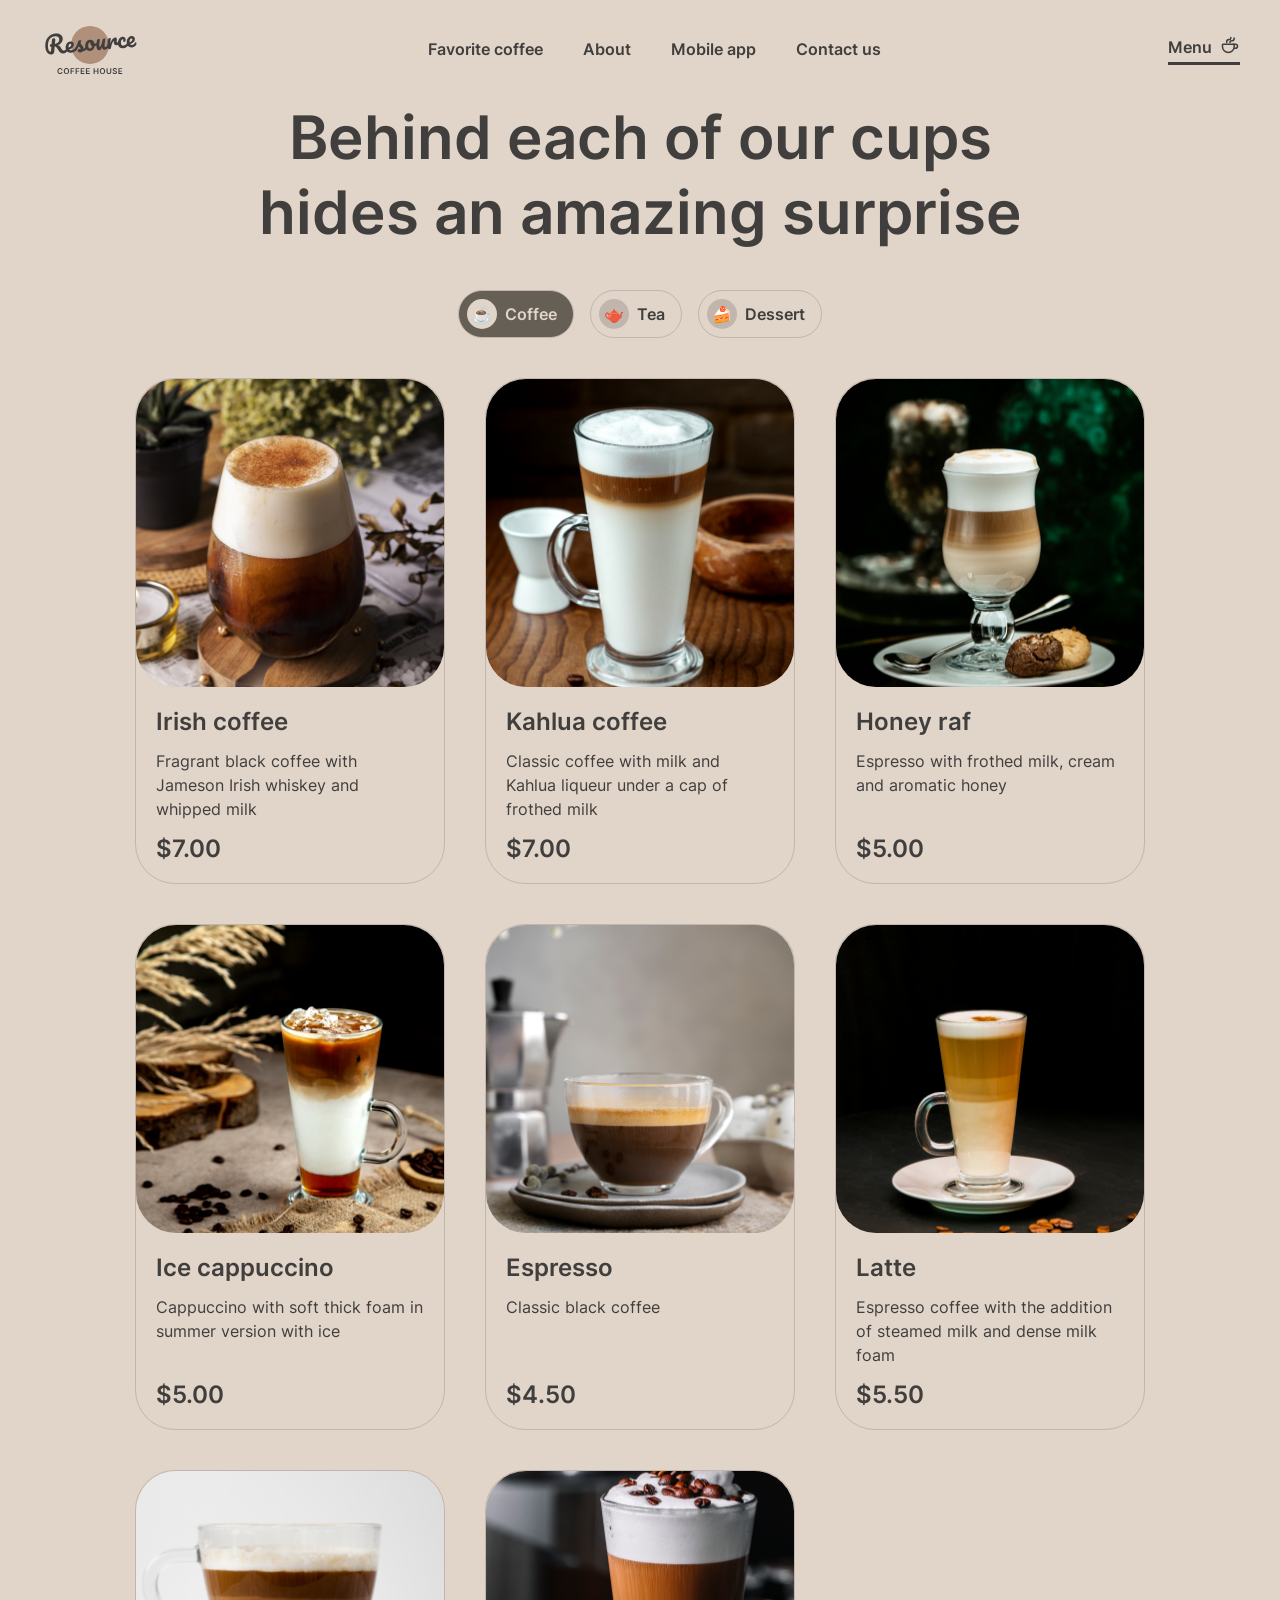
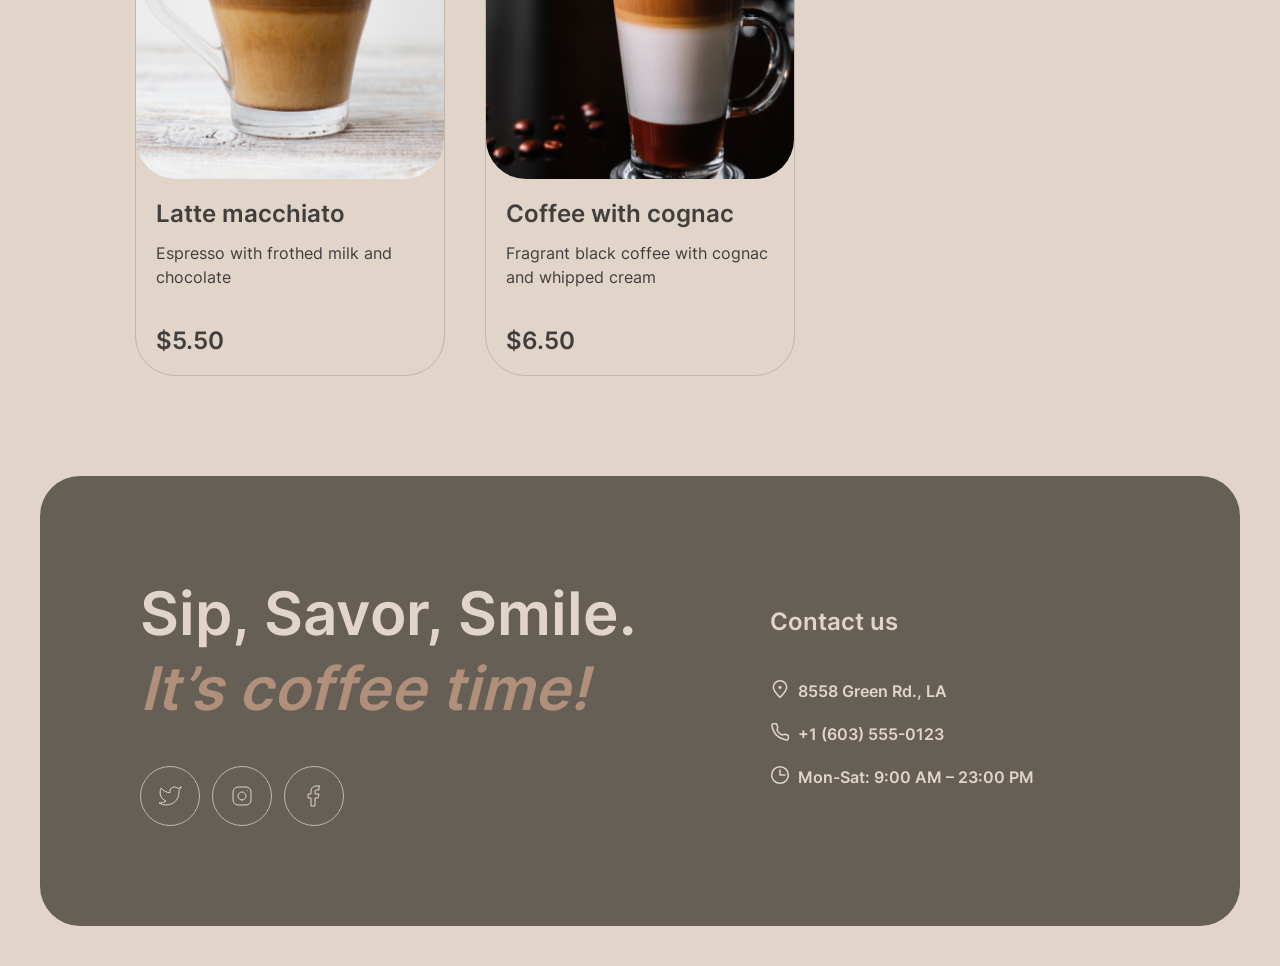
==== menu/index.html @ f3959be5 "feat: add functionality to change theme" ====
<!doctype html>
<html lang="en">
  <head>
    <meta charset="UTF-8" />
    <meta http-equiv="X-UA-Compatible" content="IE=edge" />
    <meta name="viewport" content="width=device-width, initial-scale=1.0" />
    <link rel="icon" type="image/x-icon" href="../assets/icons/favicon.ico" />
    <link rel="stylesheet" href="../style.css" />
    <script src="../index.js" defer></script>
    <title>
      Resource COFFEE HOUSE - CoEnjoy premium coffee at our charming cafe
    </title>
  </head>
  <body>
    <div class="container">
      <header class="header">
        <div class="logo">
          <a href="../index.html"
            ><img src="../assets/img/logo__coffee_house.svg" alt="logo"
          /></a>
        </div>
        <nav class="header__nav-wrapper">
          <ul class="header__nav">
            <li><a href="../index.html#favorite-coffee">Favorite coffee</a></li>
            <li><a href="../index.html#about">About</a></li>
            <li><a href="../index.html#app">Mobile app</a></li>
            <li><a href="../index.html#contacts">Contact us</a></li>
          </ul>
        </nav>

        <nav>
          <a href="#" class="toggle-btn">
            <span class="bar"></span>
            <span class="bar"></span>
          </a>
          <ul>
            <li id="menuPage" class="header__menu active">
              <a href="../index.html">
                <p>Menu</p>
                <svg
                  width="20"
                  height="20"
                  viewBox="0 0 20 20"
                  fill="none"
                  xmlns="http://www.w3.org/2000/svg"
                >
                  <path
                    d="M14.167 9.76667V11.6667C14.167 14.8883 11.5553 17.5 8.33366 17.5C5.112 17.5 2.50033 14.8883 2.50033 11.6667V9.76667C2.50033 9.4353 2.76896 9.16667 3.10033 9.16667H13.567C13.8984 9.16667 14.167 9.4353 14.167 9.76667Z"
                    stroke="#403F3D"
                    stroke-width="1.5"
                    stroke-linecap="round"
                    stroke-linejoin="round"
                  />
                  <path
                    d="M10.0003 7.50008C10.0003 6.66675 10.5956 5.83341 11.786 5.83341V5.83341C13.101 5.83341 14.167 4.76743 14.167 3.45246V2.91675"
                    stroke="#403F3D"
                    stroke-width="1.5"
                    stroke-linecap="round"
                    stroke-linejoin="round"
                  />
                  <path
                    d="M6.66634 7.5V7.08333C6.66634 5.70262 7.78563 4.58333 9.16634 4.58333V4.58333C10.0868 4.58333 10.833 3.83714 10.833 2.91667V2.5"
                    stroke="#403F3D"
                    stroke-width="1.5"
                    stroke-linecap="round"
                    stroke-linejoin="round"
                  />
                  <path
                    d="M13.333 9.16675H15.4163C16.5669 9.16675 17.4997 10.0995 17.4997 11.2501C17.4997 12.4007 16.5669 13.3334 15.4163 13.3334H14.1663"
                    stroke="#403F3D"
                    stroke-width="1.5"
                    stroke-linecap="round"
                    stroke-linejoin="round"
                  />
                </svg>
              </a>
            </li>
          </ul>
        </nav>
        <nav class="burger__container">
          <div class="burger__menu">
            <ul class="burger__menu_main">
              <li>
                <a href="../index.html#favorite-coffee">Favorite coffee</a>
              </li>
              <li><a href="../index.html#about">About</a></li>
              <li><a href="../index.html#app">Mobile app</a></li>
              <li><a href="../index.html#contacts">Contact us</a></li>
            </ul>
            <ul>
              <li class="header__menu-burger">
                <a class="header__menu-link" href="#">
                  <p>Menu</p>
                  <svg
                    width="20"
                    height="20"
                    viewBox="0 0 20 20"
                    fill="none"
                    xmlns="http://www.w3.org/2000/svg"
                  >
                    <path
                      d="M14.167 9.76667V11.6667C14.167 14.8883 11.5553 17.5 8.33366 17.5C5.112 17.5 2.50033 14.8883 2.50033 11.6667V9.76667C2.50033 9.4353 2.76896 9.16667 3.10033 9.16667H13.567C13.8984 9.16667 14.167 9.4353 14.167 9.76667Z"
                      stroke="#403F3D"
                      stroke-width="1.5"
                      stroke-linecap="round"
                      stroke-linejoin="round"
                    />
                    <path
                      d="M10.0003 7.50008C10.0003 6.66675 10.5956 5.83341 11.786 5.83341V5.83341C13.101 5.83341 14.167 4.76743 14.167 3.45246V2.91675"
                      stroke="#403F3D"
                      stroke-width="1.5"
                      stroke-linecap="round"
                      stroke-linejoin="round"
                    />
                    <path
                      d="M6.66634 7.5V7.08333C6.66634 5.70262 7.78563 4.58333 9.16634 4.58333V4.58333C10.0868 4.58333 10.833 3.83714 10.833 2.91667V2.5"
                      stroke="#403F3D"
                      stroke-width="1.5"
                      stroke-linecap="round"
                      stroke-linejoin="round"
                    />
                    <path
                      d="M13.333 9.16675H15.4163C16.5669 9.16675 17.4997 10.0995 17.4997 11.2501C17.4997 12.4007 16.5669 13.3334 15.4163 13.3334H14.1663"
                      stroke="#403F3D"
                      stroke-width="1.5"
                      stroke-linecap="round"
                      stroke-linejoin="round"
                    />
                  </svg>
                </a>
              </li>
            </ul>
          </div>
        </nav>
      </header>
      <main>
        <section class="offer">
          <h1 class="menu__title">
            Behind each of our cups hides an amazing surprise
          </h1>
          <div class="offer__tabs">
            <div data-category="coffee" class="offer__tab active">
              <span class="offer__tab__img">☕</span>
              <p class="offer__tab__name">Coffee</p>
            </div>

            <div data-category="tea" class="offer__tab">
              <span class="offer__tab__img">🫖</span>
              <p class="offer__tab__name">Tea</p>
            </div>

            <div data-category="dessert" class="offer__tab">
              <span class="offer__tab__img">🍰</span>
              <p class="offer__tab__name">Dessert</p>
            </div>
          </div>
          <div class="offer__wrapper">
            <div class="offer__card">
              <div class="offer__card__iw">
                <img src="../assets/img/coffee-1.png" alt="" />
              </div>
              <div class="offer__card__description">
                <h3 class="offer__card__title">Irish coffee</h3>
                <p class="offer_card__text">
                  Fragrant black coffee with Jameson Irish whiskey and whipped
                  milk
                </p>
                <p class="offer__card__price">$7.00</p>
              </div>
            </div>
            <div class="offer__card">
              <div class="offer__card__iw">
                <img class="" src="../assets/img/coffee-2.png" alt="" />
              </div>
              <div class="offer__card__description">
                <h3 class="offer__card__title">Kahlua coffee</h3>
                <p class="offer_card__text">
                  Classic coffee with milk and Kahlua liqueur under a cap of
                  frothed milk
                </p>
                <p class="offer__card__price">$7.00</p>
              </div>
            </div>
            <div class="offer__card">
              <div class="offer__card__iw">
                <img src="../assets/img/coffee-3.png" alt="" />
              </div>
              <div class="offer__card__description">
                <h3 class="offer__card__title">Honey raf</h3>
                <p class="offer_card__text">
                  Espresso with frothed milk, cream and aromatic honey
                </p>
                <p class="offer__card__price">$5.00</p>
              </div>
            </div>
            <div class="offer__card">
              <div class="offer__card__iw">
                <img src="../assets/img/coffee-4.png" alt="" />
              </div>
              <div class="offer__card__description">
                <h3 class="offer__card__title">Ice cappuccino</h3>
                <p class="offer_card__text">
                  Cappuccino with soft thick foam in summer version with ice
                </p>
                <p class="offer__card__price">$5.00</p>
              </div>
            </div>
            <div class="offer__card">
              <div class="offer__card__iw">
                <img src="../assets/img/coffee-5.png" alt="" />
              </div>
              <div class="offer__card__description">
                <h3 class="offer__card__title">Espresso</h3>
                <p class="offer_card__text">Classic black coffee</p>
                <p class="offer__card__price">$4.50</p>
              </div>
            </div>
            <div class="offer__card">
              <div class="offer__card__iw">
                <img src="../assets/img/coffee-6.png" alt="" />
              </div>
              <div class="offer__card__description">
                <h3 class="offer__card__title">Latte</h3>
                <p class="offer_card__text">
                  Espresso coffee with the addition of steamed milk and dense
                  milk foam
                </p>
                <p class="offer__card__price">$5.50</p>
              </div>
            </div>
            <div class="offer__card">
              <div class="offer__card__iw">
                <img src="../assets/img/coffee-7.png" alt="" />
              </div>
              <div class="offer__card__description">
                <h3 class="offer__card__title">Latte macchiato</h3>
                <p class="offer_card__text">
                  Espresso with frothed milk and chocolate
                </p>
                <p class="offer__card__price">$5.50</p>
              </div>
            </div>
            <div class="offer__card">
              <div class="offer__card__iw">
                <img src="../assets/img/coffee-8.png" alt="" />
              </div>
              <div class="offer__card__description">
                <h3 class="offer__card__title">Coffee with cognac</h3>
                <p class="offer_card__text">
                  Fragrant black coffee with cognac and whipped cream
                </p>
                <p class="offer__card__price">$6.50</p>
              </div>
            </div>
            <button class="refresh__btn">
              <svg
                width="24"
                height="24"
                viewBox="0 0 24 24"
                fill="none"
                xmlns="http://www.w3.org/2000/svg"
              >
                <g id="refresh">
                  <path
                    id="Ellipse"
                    d="M21.8883 13.5C21.1645 18.3113 17.013 22 12 22C6.47715 22 2 17.5228 2 12C2 6.47715 6.47715 2 12 2C16.1006 2 19.6248 4.46819 21.1679 8"
                    stroke="#403F3D"
                    stroke-linecap="round"
                    stroke-linejoin="round"
                  />
                  <path
                    id="Ellipse_2"
                    d="M17 8H21.4C21.7314 8 22 7.73137 22 7.4V3"
                    stroke="#403F3D"
                    stroke-linecap="round"
                    stroke-linejoin="round"
                  />
                </g>
              </svg>
            </button>
          </div>
          <div class="modal-bg">
            <div class="modal">
              <div class="cart__modal">
                <div class="modal__left-col">
                  <img
                    class="modal__img"
                    src="../assets/img/coffee-1.png"
                    alt=""
                  />
                </div>
                <div class="modal__right-col">
                  <h3 class="modal__title">Irish coffee</h3>
                  <p class="modal__description">
                    Fragrant black coffee with Jameson Irish whiskey and whipped
                    milk
                  </p>
                  <div class="options__container">
                    <p>Size</p>
                    <div class="options options-size">
                      <div class="options__tab active">
                        <span class="options__tab-circle">S</span>
                        <p class="options__tab-opt">200 ml</p>
                      </div>
                      <div class="options__tab">
                        <span class="options__tab-circle">S</span>
                        <p class="options__tab-opt">200 ml</p>
                      </div>
                      <div class="options__tab">
                        <span class="options__tab-circle">S</span>
                        <p class="options__tab-opt">200 ml</p>
                      </div>
                    </div>
                    <p>Additives</p>
                    <div class="options">
                      <div class="options__tab">
                        <span class="options__tab-circle">1</span>
                        <p class="options__tab-opt">Sugar</p>
                      </div>
                      <div class="options__tab">
                        <span class="options__tab-circle">2</span>
                        <p class="options__tab-opt">Sugar</p>
                      </div>
                      <div class="options__tab">
                        <span class="options__tab-circle">3</span>
                        <p class="options__tab-opt">Sugar</p>
                      </div>
                    </div>
                    <div class="total">
                      <span>Total:</span> <span>$7.00</span>
                    </div>
                    <p class="cost-desc">
                      <span class="cost-desc-icon"></span>
                      The cost is not final. Download our mobile app to see the
                      final price and place your order. Earn loyalty points and
                      enjoy your favorite coffee with up to 20% discount.
                    </p>
                    <button class="cart__btn">close</button>
                  </div>
                </div>
              </div>
            </div>
          </div>
          <!-- modal end -->
        </section>
      </main>
      <footer id="constacts">
        <div class="footer__wrapper">
          <div class="footer__description">
            <h2 class="footer__description-title">
              Sip, Savor, Smile.
              <span class="text-accent">It’s coffee time!</span>
            </h2>
            <div class="socials">
              <a class="social__icon" href="https://www.twitter.com">
                <svg
                  xmlns="http://www.w3.org/2000/svg"
                  width="24"
                  height="24"
                  viewBox="0 0 24 24"
                  fill="none"
                >
                  <path
                    class="social__icon-svg"
                    d="M23 3.01006C23 3.01006 20.9821 4.20217 19.86 4.54006C19.2577 3.84757 18.4573 3.35675 17.567 3.13398C16.6767 2.91122 15.7395 2.96725 14.8821 3.29451C14.0247 3.62177 13.2884 4.20446 12.773 4.96377C12.2575 5.72309 11.9877 6.62239 12 7.54006V8.54006C10.2426 8.58562 8.50127 8.19587 6.93101 7.4055C5.36074 6.61513 4.01032 5.44869 3 4.01006C3 4.01006 -1 13.0101 8 17.0101C5.94053 18.408 3.48716 19.109 1 19.0101C10 24.0101 21 19.0101 21 7.51006C20.9991 7.23151 20.9723 6.95365 20.92 6.68006C21.9406 5.67355 23 3.01006 23 3.01006Z"
                    stroke="#E1D4C9"
                    stroke-linecap="round"
                    stroke-linejoin="round"
                  />
                </svg>
              </a>
              <a class="social__icon">
                <svg
                  xmlns="http://www.w3.org/2000/svg"
                  width="24"
                  height="24"
                  viewBox="0 0 24 24"
                  fill="none"
                >
                  <path
                    class="social__icon-svg"
                    d="M12 16C14.2091 16 16 14.2091 16 12C16 9.79086 14.2091 8 12 8C9.79086 8 8 9.79086 8 12C8 14.2091 9.79086 16 12 16Z"
                    stroke="#E1D4C9"
                    stroke-linecap="round"
                    stroke-linejoin="round"
                  />
                  <path
                    class="social__icon-svg"
                    d="M3 16V8C3 5.23858 5.23858 3 8 3H16C18.7614 3 21 5.23858 21 8V16C21 18.7614 18.7614 21 16 21H8C5.23858 21 3 18.7614 3 16Z"
                    stroke="#E1D4C9"
                  />
                  <path
                    class="social__icon-svg"
                    d="M17.5 6.51L17.51 6.49889"
                    stroke="#E1D4C9"
                    stroke-linecap="round"
                    stroke-linejoin="round"
                  />
                </svg>
              </a>
              <a href="https://www.facebook.com" class="social__icon">
                <svg
                  xmlns="http://www.w3.org/2000/svg"
                  width="24"
                  height="24"
                  viewBox="0 0 24 24"
                  fill="none"
                >
                  <path
                    class="social__icon-svg"
                    d="M17 2H14C12.6739 2 11.4021 2.52678 10.4645 3.46447C9.52678 4.40215 9 5.67392 9 7V10H6V14H9V22H13V14H16L17 10H13V7C13 6.73478 13.1054 6.48043 13.2929 6.29289C13.4804 6.10536 13.7348 6 14 6H17V2Z"
                    stroke="#E1D4C9"
                    stroke-linecap="round"
                    stroke-linejoin="round"
                  />
                </svg>
              </a>
            </div>
          </div>
          <div class="footer__contacts">
            <h3>Contact us</h3>
            <ul class="footer__contacts-list">
              <li class="footer__contacts-full">
                <a
                  target="_blank"
                  href="https://www.google.com/maps/place/Green+Ave,+Los+Angeles,+CA+90017,+USA/@34.0510876,-118.2740716,17z/data=!3m1!4b1!4m6!3m5!1s0x80c2c7a34c447f8b:0xe3b7208a65a0b1e2!8m2!3d34.0510876!4d-118.2714967!16s%2Fg%2F1tj1sbyf?entry=ttu"
                >
                  <svg
                    xmlns="http://www.w3.org/2000/svg"
                    width="20"
                    height="20"
                    viewBox="0 0 20 20"
                    fill="none"
                  >
                    <path
                      d="M16.6663 8.33329C16.6663 12.0152 9.99967 18.3333 9.99967 18.3333C9.99967 18.3333 3.33301 12.0152 3.33301 8.33329C3.33301 4.65139 6.31778 1.66663 9.99967 1.66663C13.6816 1.66663 16.6663 4.65139 16.6663 8.33329Z"
                      stroke="#E1D4C9"
                      stroke-width="1.5"
                    />
                    <path
                      d="M10.0003 9.16667C10.4606 9.16667 10.8337 8.79357 10.8337 8.33333C10.8337 7.8731 10.4606 7.5 10.0003 7.5C9.54009 7.5 9.16699 7.8731 9.16699 8.33333C9.16699 8.79357 9.54009 9.16667 10.0003 9.16667Z"
                      fill="#E1D4C9"
                      stroke="#E1D4C9"
                      stroke-width="1.5"
                      stroke-linecap="round"
                      stroke-linejoin="round"
                    />
                  </svg>
                  <p>8558 Green Rd., LA</p>
                </a>
              </li>
              <li class="footer__contacts-full">
                <a href="tel:+1603555-0123">
                  <svg
                    xmlns="http://www.w3.org/2000/svg"
                    width="20"
                    height="20"
                    viewBox="0 0 20 20"
                    fill="none"
                  >
                    <path
                      d="M15.0984 12.2516L11.6665 12.9166C9.34845 11.7531 7.91654 10.4166 7.08321 8.33329L7.72483 4.89154L6.51197 1.66663L3.72946 1.66663C2.60191 1.66663 1.71466 2.59958 1.90108 3.71161C2.29888 6.08454 3.37231 10.0391 6.24987 12.9166C9.27338 15.9401 13.5661 17.3318 16.1378 17.9288C17.299 18.1983 18.3332 17.2908 18.3332 16.0988L18.3332 13.4843L15.0984 12.2516Z"
                      stroke="#E1D4C9"
                      stroke-width="1.5"
                      stroke-linecap="round"
                      stroke-linejoin="round"
                    />
                  </svg>
                  <p>+1 (603) 555-0123</p>
                </a>
              </li>
              <li>
                <div>
                  <svg
                    xmlns="http://www.w3.org/2000/svg"
                    width="20"
                    height="20"
                    viewBox="0 0 20 20"
                    fill="none"
                  >
                    <g clip-path="url(#clip0_217_1736)">
                      <path
                        d="M10 5L10 10L15 10"
                        stroke="#E1D4C9"
                        stroke-width="1.5"
                        stroke-linecap="round"
                        stroke-linejoin="round"
                      />
                      <path
                        d="M10.0003 18.3333C14.6027 18.3333 18.3337 14.6023 18.3337 9.99996C18.3337 5.39759 14.6027 1.66663 10.0003 1.66663C5.39795 1.66663 1.66699 5.39759 1.66699 9.99996C1.66699 14.6023 5.39795 18.3333 10.0003 18.3333Z"
                        stroke="#E1D4C9"
                        stroke-width="1.5"
                        stroke-linecap="round"
                        stroke-linejoin="round"
                      />
                    </g>
                    <defs>
                      <clipPath id="clip0_217_1736">
                        <rect width="20" height="20" fill="white" />
                      </clipPath>
                    </defs>
                  </svg>
                  <p>Mon-Sat: 9:00 AM – 23:00 PM</p>
                </div>
              </li>
            </ul>
          </div>
        </div>
      </footer>
    </div>
  </body>
</html>
---- style.css ----
:root {
  /* colors */
  --text-dark: #403f3d;
  --text-light: #e1d4c9;
  --text-accent: #b0907a;
  --background-body: #e1d4c9;
  --background-container: #665f55;
  --background-ovelay: #403f3d;
  --border-light: #c1b6ad;
  --border-dark: #665f55;
  /* font-sizes */
  --fs-900: 4.5rem;
  --fs-800: 3.75rem;
  --fs-700: 2rem;
  --fs-600: 1.5rem;
  --fs-500: 1.2rem;
  --fs-400: 1rem;
  --fs-300: 0.625rem;
}
body.dark-theme {
  --text-dark: #e1d4c9;
  --text-light: #403f3d;
  --background-body: #403f3d;
  --background-container: #665f55;
  --text-accent: #b0907a;
  --border-light: #665f55;
  --border-dark: #c1b6ad;
}
@media (max-width: 500px) {
  :root {
    /* font-sizes */
    --fs-900: 2.625rem;
    --fs-800: 2rem;
  }
}

* {
  box-sizing: border-box;
  padding: 0;
  margin: 0;
  scroll-behavior: smooth;
}

*,
html {
  scroll-behavior: smooth !important;
}
/* typography */
@font-face {
  font-family: "Inter";
  font-display: swap;
  src: url(assets/fonts/Inter-Regular.ttf) format("truetype");
  font-weight: 400;
  font-style: normal;
}

@font-face {
  font-family: "Inter";
  font-display: swap;
  src: url(assets/fonts/Inter-Medium.ttf) format("truetype");
  font-weight: 500;
  font-style: normal;
}
@font-face {
  font-family: "Inter";
  font-display: swap;
  src: url(assets/fonts/Inter-SemiBold.ttf) format("truetype");
  font-weight: 600;
  font-style: normal;
}

a {
  text-decoration: none;
  cursor: pointer;
  color: inherit;
}
/* unvisited link */
a:link {
  text-decoration: none;
}

/* visited link */
a:visited {
  text-decoration: none;
}

/* mouse over link */
a:hover {
  text-decoration: none;
}

/* selected link */
a:active {
  text-decoration: none;
}

.lock-scroll {
  overflow: hidden;
}
.notransition {
  -webkit-transition: none !important;
  -moz-transition: none !important;
  -o-transition: none !important;
  transition: none !important;
}
li {
  list-style: none;
}

img {
  max-width: 100%;
  height: auto;
  background-repeat: no-repeat;
  background-size: cover;
}

.container {
  max-width: 1440px;
  padding: 0 40px;

  /* margin: 0 auto; */
  margin-inline: auto;
}

@media (max-width: 500px) {
  .container {
    padding: 0 16px;
    margin-inline: auto;
  }
}
body {
  background: var(--background-body);
  font-family: Inter;
  font-size: 16px;
  font-style: normal;
  font-weight: 400;
  line-height: 1.5;
  color: var(--text-dark);
}

.section-margin {
  margin-top: 100px;
  margin-bottom: 100px;
}

.section__title {
  color: var(--text-dark, #403f3d);
  text-align: center;
  font-feature-settings:
    "clig" off,
    "liga" off;
  /* Desktop/Heading/heading-2 */
  font-family: Inter;
  font-size: var(--fs-800);
  font-style: normal;
  font-weight: 600;
  line-height: 125%; /* 75px */
}

.p40 {
  padding: 40px 0;
}

.text-accent {
  color: var(--text-accent, #b0907a);
  font-feature-settings:
    "clig" off,
    "liga" off;
  font-style: italic;
  font-family: Inter;
  /* font-size: 72px; */
  transform: scale(1) rotate(0deg) translate(0px, 0px) skew(30deg, 0deg);
  font-weight: 600;
  line-height: 105%;
}
.button-primary {
  display: flex;
  width: 200px;
  padding: 20px 78px;
  justify-content: center;
  align-items: center;
  gap: 8px;
  background: var(--background-body, #e1d4c9);
  border-radius: 100px;
  outline: none;
  border: none;
  font-size: 16px;
  font-style: normal;
  font-weight: 600;
  line-height: 150%;
}

/* header */
.logo {
  width: 100px;
  height: 60px;
}

.header {
  display: flex;
  align-items: center;
  justify-content: space-between;
  margin-top: 20px;
  margin-bottom: 20px;
  position: relative;
}

.header__nav-wrapper {
  display: flex;
  justify-content: space-between;
  max-width: 900px;
}
.header__nav {
  display: flex;
  align-items: center;
  gap: 40px;
}

.header__nav li a {
  font-family: Inter;
  font-size: 16px;
  font-style: normal;
  font-weight: 600;
  line-height: 150%;
}

.header__nav li a:after {
  display: block;
  content: "";
  border-bottom: solid 3px var(--text-dark);
  transform: scaleX(0);
  transition: transform 250ms ease-in-out;
}

.header__nav li a:hover:after {
  transform: scaleX(1);
  transition: all 0.5s ease-out;
}

.header__menu a {
  display: flex;
  gap: 8px;
}

.header__menu a p {
  font-family: Inter;
  font-size: 16px;
  font-style: normal;
  font-weight: 600;
  line-height: 150%;
}
#menuPage.header__menu.active {
  border-bottom: solid 3px var(--text-dark);
}
#menuPage.header__menu.active {
  border-bottom: solid 3px var(--text-dark);
  pointer-events: none;
}
.header__menu:after {
  display: block;
  content: "";
  border-bottom: solid 3px var(--text-dark);
  transform: scaleX(0);
  transition: transform 250ms ease-in-out;
}

.header__menu:hover:after {
  transform: scaleX(1);
  transition: all 0.5s ease-out;
}

.header__nav-actions {
  display: flex;
  align-items: center;
  gap: 12px;
  margin-left: 45px;
}
.theme-toggle {
  border-radius: 100px;
  border: 1px solid #b0907a;
  width: 88px;
  height: 44px;
  padding: 4px;
  display: flex;
  align-items: center;
  gap: 8px;
}

.theme-btn {
  height: 36px;
  width: 36px;
  border-radius: 50%;

  align-items: center;
  align-self: center;
  display: flex;
  justify-content: center;
}
.theme-btn.theme-btn--light {
  border-radius: 100px;
  border: 1px solid #b0907a;
  background-color: #b0907a;
}
.theme-btn.theme-btn--dark {
  background-color: transparent;
  border: 1px solid transparent;
}
@media (max-width: 768px) {
  .header__menu,
  .header__nav-wrapper {
    display: none;
  }
  .toggle-btn {
    display: flex;
    width: 44px;
    height: 44px;
    justify-content: center;
    align-items: center;
    border: 1px solid var(--border-dark, #665f55);
    border-radius: 50%;
    flex-direction: column;
    gap: 5px;
    transition: all 250ms ease-in-out;
  }

  .toggle-btn .bar {
    background: var(--text-dark, #403f3d);
    width: 16px;
    height: 1.5px;
    transition: all 250ms ease-in-out;
  }

  .toggle-btn.active span:nth-child(1) {
    transform: rotate(135deg);
    position: absolute;
    transition: all 250ms ease-in-out;
  }
  .toggle-btn.active span:nth-child(2) {
    transform: rotate(-135deg);
    position: absolute;
    transition: all 250ms ease-in-out;
  }
}
/* hero */
.hero {
  /* background-image: url(./assets/img/img-hero.png);
  background-repeat: no-repeat; */
  background-size: cover;
  border-radius: 40px;
  position: relative;
  overflow: hidden;
}

.hero__decription {
  max-width: 630px;
  padding-top: 100px;
  padding-bottom: 100px;
  padding-left: 100px;
  z-index: 1;
  position: relative;
}

.hero__title {
  font-size: var(--fs-900);
  color: var(--text-light);
  line-height: 105%;
  font-weight: 600;
  font-family: Inter;
}

.hero__text {
  align-self: stretch;
  color: var(--text-light, #e1d4c9);
  font-size: 16px;
  font-style: normal;
  font-weight: 400;
  line-height: 150%;
  padding: 40px 0;
}

.menu__btn {
  display: flex;
  width: 200px;
  padding: 20px 78px;
  padding-top: 20px;
  padding-bottom: 20px;
  padding-left: 78px;
  padding-right: 78px;
  justify-content: center;
  align-items: center;
  gap: 8px;
  background: var(--background-body, #e1d4c9);
  border-radius: 100px;
  outline: none;
  border: none;
  font-size: 16px;
  font-style: normal;
  font-weight: 600;
  line-height: 150%;
  position: relative;
  display: flex;
  transition: 250ms all ease-in-out;
}

.menu__btn:hover span {
  transition: 250ms all ease-in-out;
}

/* .menu__btn::after {
  content: url(./assets/icons/coffee-cup.svg);
  position: absolute;
  display: block;

  right: 0;
  bottom: 0;
  left: 70%;
  top: 49%;
  right: 0;
  bottom: 0;
  width: 20px;
  height: 20px;
  opacity: 0;
  transform: translate(-50%, -50%);
  transition: 250ms all ease-in-out;
} */

@media (hover: hover) {
  .menu__btn:hover {
    transition: all 0.5s;
    /* padding-left: 48px; */
  }
  .menu__btn:hover::after {
    opacity: 1;
    transition: all 0.5s;
  }
}

.hero video {
  width: 100%;
  height: 100%;
  position: absolute;
  object-fit: cover;
  z-index: 0;
}

@media (hover: none) {
  .menu__btn {
    /* padding-left: 50px; */
  }
  .menu__btn::after {
    opacity: 1;
    transition: all 0.5s;
    left: 63%;
  }
}

.login-btn {
  font-family: Hack, monospace;
  background: #bbff00;
  color: #1d1d1d;
  cursor: pointer;
  font-size: 2em;
  padding: 1.5rem;
  border: 0;
  transition: all 0.5s;
  border-radius: 10px;
  width: auto;
  position: relative;
  min-width: 250px;
}

.login-btn::after {
  content: url(./assets/icons/coffee-cup.svg);
  position: absolute;
  left: 80%;
  top: 54%;
  right: 0;
  bottom: 0;
  opacity: 0;
  transform: translate(-50%, -50%);
}
.login-btn:hover {
  background: #2b2bff;
  transition: all 0.5s;
  border-radius: 10px;
  box-shadow: 0px 6px 15px #0000ff61;
  padding: 1.5rem 3rem 1.5rem 1.5rem;
  color: #ffffff;
}
.login-btn:hover::after {
  opacity: 1;
  transition: all 0.5s;
  color: #ffffff;
}

@media (max-width: 768px) {
  .hero__decription {
    padding: 100px 60px;
    max-width: 100%;
  }
}
/*  */
@media (max-width: 500px) {
  .hero__decription {
    padding: 60px 16px;
  }
  .hero__title {
    line-height: 115%;
  }
}
/* slider */

.slider__wrapper {
  max-width: 1360px;
  position: relative;
}

.slider {
  position: relative;
  max-width: 480px;
  height: 640px;
  margin: 0 auto;
  overflow: hidden;
  margin-top: 42px;
}
.slide {
  max-width: 480px;
  position: absolute;
  height: 100%;
  display: grid;
  align-content: center;
  justify-content: center;
  transition: all 0.25s;
  transform: translateX(-200%);
  text-align: center;
}

.slide.next + .slide {
  transform: translateX(200%);
}

.slide.prev {
  z-index: 10;
  transform: translateX(-100%);
}
.slide.current {
  z-index: 10;
  transform: translateX(0);
}
.slide.next {
  z-index: 10;
  transform: translateX(100%);
}

.slider__buttons {
  position: absolute;
  display: flex;
  justify-content: space-between;
  top: 42%;
  left: 50%;
  transform: translateX(-50%);
  width: 99%;
}

.slider__button {
  display: flex;
  width: 60px;
  height: 60px;
  justify-content: center;
  align-items: center;
  border-radius: 50%;
  background: transparent;
  border: 1px solid var(--border-dark, #665f55);
  transition: all 0.5s ease-out allow-discrete;
}
@media (hover: hover) {
  .slider__button:hover {
    background: var(--border-dark, #665f55);
  }
  .slider__button:hover .slider__button-svg {
    background: var(--border-dark, #665f55);
    stroke: #fff;
    fill: #fff;
  }
  .slider__button svg:hover .slider__button-svg {
    stroke: #fff;
    fill: #fff;
  }
}

@media (hover: none) {
}

.slider__controls {
  display: flex;
  /* position: absolute; */
  align-items: center;
  justify-content: center;
  gap: 12px;

  /* transform: translateX(-50%); */
  padding-top: 39px;
  margin: 0 auto;
}

.slider__controls--dash {
  width: 40px;
  border-bottom: 4px solid var(--border-light);
}

.slider__controls--dash.active {
  border-bottom: 4px solid var(--border-dark);
}
.slide__title {
  font-size: 24px;
  font-style: normal;
  font-weight: 600;
  line-height: 125%;
  text-align: center;
  padding-top: 20px;
}

.slide__description {
  font-size: 16px;
  font-style: normal;
  font-weight: 400;
  line-height: 150%;
  margin: 16px 0;
}

.slide__price {
  font-family: Inter;
  font-size: 24px;
  font-style: normal;
  font-weight: 600;
  line-height: 125%;
}
.slide__description-short {
  display: none;
}

@media (max-width: 500px) {
  .slide__description {
    display: none;
  }
  .slide__description-short {
    display: block;
    font-size: 16px;
    font-style: normal;
    font-weight: 400;
    line-height: 150%;
    margin: 16px 0;
  }
  .slider {
    max-width: 480px;
    height: 530px;
  }
  .slide {
    max-width: 349px;
  }
  .slider__buttons {
    display: none;
  }
}

/* about */

.about {
  margin-top: 100px;
  margin-bottom: 95px;
}
.about__gallery {
  display: grid;
  grid-template-columns: 1fr 1fr;
  grid-template-rows: 430px 120px 430px;
  gap: 40px;
}
.about__title {
  color: var(--text-dark, #403f3d);
  font-feature-settings:
    "clig" off,
    "liga" off;
  margin-bottom: 40px;
  font-family: Inter;
  font-size: var(--fs-800);
  font-style: normal;
  font-weight: 600;
  line-height: 125%;
}

.about__title-accent {
  color: var(--text-accent, #b0907a);
  font-style: italic;
}

.about__img-container {
  border-radius: 16px;
  max-width: 660px;
  height: 590px;
  position: relative;
  /* background-repeat: no-repeat;
  background-size: 110%;
  background-position: center; */
  transition: background-size 250ms ease-in-out;
  overflow: hidden;
}
.about__gallery-img {
  width: 100%;
  height: 100%;
  transition: 0.3s ease-in-out;
  border: 16px;
  background-position: center;
  transform: scale(1);
}

@media (hover: hover) {
  .about__gallery-img:hover {
    transform: scale(1.1);
  }
}
/* @media (hover: none) {
  .about__gallery-img:hover {
    transform: scale(1);
  }
} */
#about__gallery-1 {
  background-image: url(./assets/img/about-1.png);

  position: absolute;
}
#about__gallery-1-c {
  grid-row-start: 1;
  grid-row-end: 3;
}
#about__gallery-2 {
  background-image: url(./assets/img/about-2.png);
}

#about__gallery-2-c {
  order: 3;
  height: 430px;
}
#about__gallery-3 {
  background-image: url(./assets/img/about-3.png);
}
#about__gallery-3-c {
  order: 2;
  height: 430px;
}
#about__gallery-4 {
  background-image: url(./assets/img/about-4.png);
}

#about__gallery-4-c {
  grid-row-start: -3;
  grid-row-end: -1;
}
.about_gallery div:nth-child(1) {
  order: 1;
  grid-column: 1;
  grid-row-start: 1;
  grid-row-end: 2;
}
.about_gallery div:nth-child(2) {
  order: 3;
  grid-column: 1;
}

.about_gallery div:nth-child(3) {
  order: 2;
  grid-column: 2;
}

.about_gallery div:nth-child(4) {
  order: 4;
  grid-column: 2;
  grid-row: 2/3;
}

@media (max-width: 768px) {
  .about__img-container {
    max-width: 688px;
  }
  .about__gallery {
    display: grid;
    grid-template-columns: 1fr;
    grid-template-rows: 590px 590px;
    gap: 40px;
  }

  #about__gallery-1-c {
    grid-row-start: 1;
    grid-row-end: 2;
  }
  #about__gallery-2-c {
    background-image: url(./assets/img/about-2.png);
    order: 3;
    display: none;
  }
  #about__gallery-3-c {
    background-image: url(./assets/img/about-3.png);
    order: 2;
    display: none;
  }
  #about__gallery-4-c {
    background-image: url(./assets/img/about-4.png);
    grid-row-start: 2;
    grid-row-end: -1;
  }
  .about_gallery div:nth-child(1) {
    order: 1;
    grid-column: 1;
    grid-row-start: 1;
    grid-row-end: 1;
  }
  .about_gallery div:nth-child(2) {
    order: 1;
    grid-column: 1;
  }

  .about_gallery div:nth-child(3) {
    order: 1;
    grid-column: 1;
  }

  #about__gallery-4 {
    background-image: url(./assets/img/about-4.png);
    grid-row-start: 2;
    grid-row-end: -1;
  }
}

@media (max-width: 500px) {
  .about__gallery-img {
    background-size: 208%;
  }
}
/* app */
.app__wrapper {
  display: flex;
  align-items: center;
  justify-content: space-between;
  gap: 100px;
}
.app__description {
  width: 44%;
}

.app__description h2 {
  text-align: left;
}

.app__img {
  max-width: 630px;
  max-height: 630px;
}

.download__btns {
  display: flex;
  gap: 20px;
}
.download {
  display: flex;
  border-radius: 100px;
  border: 1px solid var(--border-dark, #665f55);
  display: flex;
  width: 200px;
  padding: 12px 20px;
  align-items: center;
  gap: 8px;
  background: none;
}

@media (hover: hover) {
  .download:hover {
    background: #665f55;
    transition: all 0.5s ease-out allow-discrete;
  }

  .download:hover svg .download-icon {
    fill: #e1d4c9;
    color: #e1d4c9;
    transition: all 0.5s ease-out allow-discrete;
  }
  .download:hover .download__text {
    color: #e1d4c9;
    transition: all 0.5s ease-out allow-discrete;
  }
}
.download__text {
  display: flex;
  text-align: start;
  flex-direction: column;
  gap: 2px;
}

.download__text p:nth-child(1) {
  font-size: 10px;
}
.download__text p:nth-child(2) {
  font-size: 16px;
}
@media (max-width: 768px) {
  .app__wrapper {
    flex-direction: column;
  }
  .app__description {
    width: 100%;
  }
}
@media (max-width: 500px) {
  .download__btns {
    flex-direction: column;
  }
  .app__wrapper {
    gap: 39px;
  }
}
@media (max-width: 500px) {
  #app {
    margin-bottom: 90px;
  }
}
/* footer */

footer {
  background: #403f3d;
  background: var(--background-container, #665f55);
  border-radius: 40px;
  color: var(--text-light);
  margin-bottom: 40px;
}

.footer__wrapper {
  padding: 100px;
  display: flex;

  gap: 100px;

  align-items: center;
}

.footer__description {
  max-width: 530px;
}

.footer__description-title {
  color: var(--text-light);
  font-family: Inter;
  font-size: var(--fs-800);
  font-style: normal;
  font-weight: 600;
  line-height: 125%;
}

.socials {
  display: flex;
  gap: 12px;
  margin-top: 40px;
}

.social__icon {
  border: 1px solid var(--border-light);
  border-radius: 50%;
  width: 60px;
  height: 60px;
  display: flex;
  align-items: center;
  justify-content: center;
  transition: all 0.5s ease-out allow-discrete;
}

.social__icon:hover {
  background: #e1d4c9;
  border: var(--border-dark);
}

.social__icon:hover .social__icon-svg {
  stroke: var(--border-dark);
}
.footer__contacts {
  margin-top: 10px;
}
.footer__contacts-list {
  margin-top: 42px;
}
.footer__contacts-list li {
  margin-bottom: 16px;
}

.footer__contacts-list li a {
  display: flex;
  gap: 8px;
}
.footer__contacts-list li div {
  display: flex;
  gap: 8px;
}
.footer__contacts-full::after {
  content: "";
  display: block;
  border-bottom: var(--border-light) 3px solid;
  width: 70%;
  transform: scaleX(0);
  transition: transform 250ms ease-in-out;
}

.footer__contacts-full:hover:after {
  transform: scaleX(1);
  transition: all 0.5s ease-out;
}
/* .footer__contacts-list li:after {
  display: block;
  content: "";
  border-bottom: solid 3px #fff;
  transform: scaleX(0);
  transition: transform 250ms ease-in-out;
} */

.footer__contacts-list li p {
  font-family: Inter;
  font-size: 16px;
  font-style: normal;
  font-weight: 600;
  line-height: 150%;
}

.footer__contacts h3 {
  color: var(--text-light, #e1d4c9);
  font-feature-settings:
    "clig" off,
    "liga" off;
  /* Desktop/Heading/heading-3 */
  font-family: Inter;
  font-size: 24px;
  font-style: normal;
  font-weight: 600;
  line-height: 125%;
}

@media (max-width: 768px) {
  .footer__wrapper {
    flex-direction: column;
    padding: 92px 56px;
    align-items: start;
  }
}

@media (max-width: 500px) {
  .footer__wrapper {
    padding: 60px 16px;
    gap: 40px;
  }
  .footer__contacts {
    margin-top: 0;
  }
  .footer__contacts-list:last-child {
    margin-bottom: -10px;
  }
}

/* menu */

.menu__title {
  margin: 0 auto;
  color: var(--text-dark, #403f3d);
  text-align: center;
  font-feature-settings:
    "clig" off,
    "liga" off;
  /* Desktop/Heading/heading-2 */
  font-family: Inter;
  font-size: var(--fs-800);
  font-style: normal;
  font-weight: 600;
  line-height: 125%; /* 75px */
  max-width: 800px;
}

.offer__tabs {
  display: flex;
  margin: 40px auto;
  display: flex;
  gap: 16px;
  align-items: center;
  justify-content: center;
}

.offer__tab {
  display: flex;
  padding: 8px 16px 8px 8px;
  justify-content: center;
  align-items: center;
  cursor: pointer;
  gap: 8px;
  border-radius: 100px;
  border: 1px solid var(--border-light, #c1b6ad);
  transition: all 250ms ease-in-out;
}

.offer__tab__img {
  display: flex;
  width: 30px;
  height: 30px;
  justify-content: center;
  align-items: center;
  border-radius: 50%;
  background: var(--border-light, #c1b6ad);
}

.offer__tab.active {
  background: var(--background-container, #665f55);
  color: var(--text-light);
}

.offer__tab.active .offer__tab__img {
  background: var(--background-body, #e1d4c9);
}

.offer__tab__name {
  font-family: Inter;
  font-size: 16px;
  font-style: normal;
  font-weight: 600;
  line-height: 150%;
}

.offer__wrapper {
  margin-bottom: 100px;
  display: grid;
  grid-gap: 40px;
  grid-template-columns: repeat(auto-fill, 310px);
  justify-content: center;
}
.offer__card {
  max-width: 310px;
  border: 1px solid var(--border-light, #c1b6ad);
  border-radius: 40px;
  height: 506px;
  position: relative;
}

.offer__card__iw {
  border-radius: 40px;
  overflow: hidden;
}
.offer__card__iw img {
  display: block;
  transform: scale(1.1);
}

@media (hover: hover) {
  .offer__tab:hover {
    background: var(--background-container, #665f55);
    color: var(--text-light);
  }
  .offer__tab:hover .offer__tab__img {
    background: var(--background-body, #e1d4c9);
  }
  .offer__card:hover .offer__card__iw img {
    transform: scale(1);
    transition: all 550ms ease-in-out;
  }
}
.offer__card__title {
  font-size: 24px;
  font-style: normal;
  font-weight: 600;
  line-height: 125%;
}

.offer_card__text {
  color: var(--text-dark, #403f3d);
  font-feature-settings:
    "clig" off,
    "liga" off;
  /* Desktop/Body/medium */
  font-family: Inter;
  font-size: 16px;
  font-style: normal;
  font-weight: 400;
  line-height: 150%;
}

.offer__card__description {
  padding: 20px;
  display: flex;
  flex-direction: column;
  justify-content: center;
  align-items: flex-start;
  gap: 12px;
  align-self: stretch;
}

.offer__card__price {
  font-family: Inter;
  font-size: 24px;
  font-style: normal;
  font-weight: 600;
  line-height: 125%;
  position: absolute;
  bottom: 19px;
}
.refresh__btn {
  display: none;
}

@media (max-width: 768px) {
  .offer__wrapper div:nth-child(5),
  .offer__wrapper div:nth-child(6),
  .offer__wrapper div:nth-child(7),
  .offer__wrapper div:nth-child(8) {
    display: none;
  }
  .offer__wrapper {
    padding-bottom: 198px;
    position: relative;
    margin-bottom: 0;
  }
  .refresh__btn {
    position: absolute;
    bottom: 70px;
    left: 50%;
    display: flex;
    width: 60px;
    height: 60px;
    justify-content: center;
    align-items: center;
    border-radius: 100px;
    border: 1px solid var(--border-dark, #665f55);
    transform: translate(-50%, -50%);
  }
}

@media (max-width: 500px) {
  .offer__tabs {
    gap: 8px;
  }
}
.burger__container {
  display: none;
}
@media (max-width: 768px) {
  .burger__container {
    display: block;
    position: fixed;
    background: var(--background-body);
    width: 100vw;
    height: 100vh;
    top: 4.8rem;
    transform: translateX(1000px);
    padding: 60px 40px;
    transition: all 300ms ease-in-out;
  }
  .burger__container.active {
    left: 0;
    z-index: 99;
    transform: translateX(0);
    transition: all 300ms ease-in-out;
  }
  .burger__menu {
    display: flex;
    flex-direction: column;
    align-items: center;
    gap: 100px;
  }
  .burger__menu li a {
    font-size: 32px;
    font-style: normal;
    font-weight: 600;
    line-height: 125%;
    font-style: normal;
    font-weight: 600;
    text-align: center;
    display: flex;
    gap: 8px;
  }
  .burger__menu_main {
    display: flex;
    flex-direction: column;
    gap: 60px;
    align-items: center;
  }
}
/* modal */
.modal-bg {
  top: 0;
  left: 0;
  position: fixed;
  width: 100%;
  height: 100vh;
  background-color: rgba(0, 0, 0, 0.5);
  justify-content: center;
  align-items: center;
  z-index: 15;
  visibility: hidden;
  /* transition: visibility 0s opacity 0.5s; */
}
.modal {
  visibility: hidden;
  background: #fff;
  max-width: 768px;
  display: flex;
  align-items: center;
  flex-direction: column;
  border-radius: 40px;
  background: var(--background-body, #e1d4c9);
  z-index: 55;
  padding: 1rem;
}

.modal-bg.active {
  display: flex;
  visibility: visible;
}

.modal.active {
  visibility: visible;
}
/* cart */
.cart__modal {
  display: flex;
  gap: 20px;
  max-width: 800px;
}
.modal__img {
  max-width: 340px;
  border-radius: 40px;
}

.modal__title {
  font-size: 24px;
  font-style: normal;
  font-weight: 600;
  line-height: 125%;
}

.modal__description {
  font-size: 16px;
  font-style: normal;
  font-weight: 400;
  line-height: 150%;
}
.options__container {
  display: flex;

  flex-direction: column;
  align-items: flex-start;
  gap: 20px;
  flex: 1 0 0;
}
.options {
  display: flex;
  gap: 8px;
}
.options__tab {
  display: flex;
  padding: 8px 16px 8px 8px;
  justify-content: center;
  align-items: center;
  cursor: pointer;
  gap: 8px;
  border-radius: 100px;
  border: 1px solid var(--border-light, #c1b6ad);
  transition: all 250ms ease-in-out;
}
.options__tab-circle {
  display: flex;
  width: 30px;
  height: 30px;
  justify-content: center;
  align-items: center;
  border-radius: 50%;
  background: var(--border-light, #c1b6ad);
}

.options__tab.active {
  background: var(--background-container, #665f55);
  color: var(--text-light);
}
.options__tab.active .options__tab-circle {
  background: var(--background-body, #e1d4c9);
  color: #403f3d;
}
.total {
  display: flex;
  justify-content: space-between;
  font-size: 24px;
  font-style: normal;
  font-weight: 600;
  line-height: 125%;
  width: 100%;
}

.cart__btn {
  display: flex;
  padding: 10px 78px;
  justify-content: center;
  align-items: center;
  gap: 8px;
  align-self: stretch;
  border-radius: 100px;
  border: 1px solid var(--border-dark, #665f55);
  background: var(--background-body, #e1d4c9);
}
.cost-desc {
  display: flex;
  gap: 8px;
}
.cost-desc p {
  font-size: 10px;
}
/* .cost-desc-icon {
  display: block;
  background: url(../assets/icons/info-empty.png) no-repeat;
  width: 20px;
  height: 20px;
  float: left;
  margin: 0 6px 0 0;
} */
.info-icon {
  display: block;
  width: 16px;
  height: 16px;
}
@media (max-width: 768px) {
  .modal {
    max-width: 668px;
  }
  .options {
    display: flex;
    gap: 8px;
    flex-wrap: wrap;
  }
}
@media (max-width: 600px) {
  .modal {
    max-width: 342px;
  }
  .modal__img {
    display: none;
  }
}
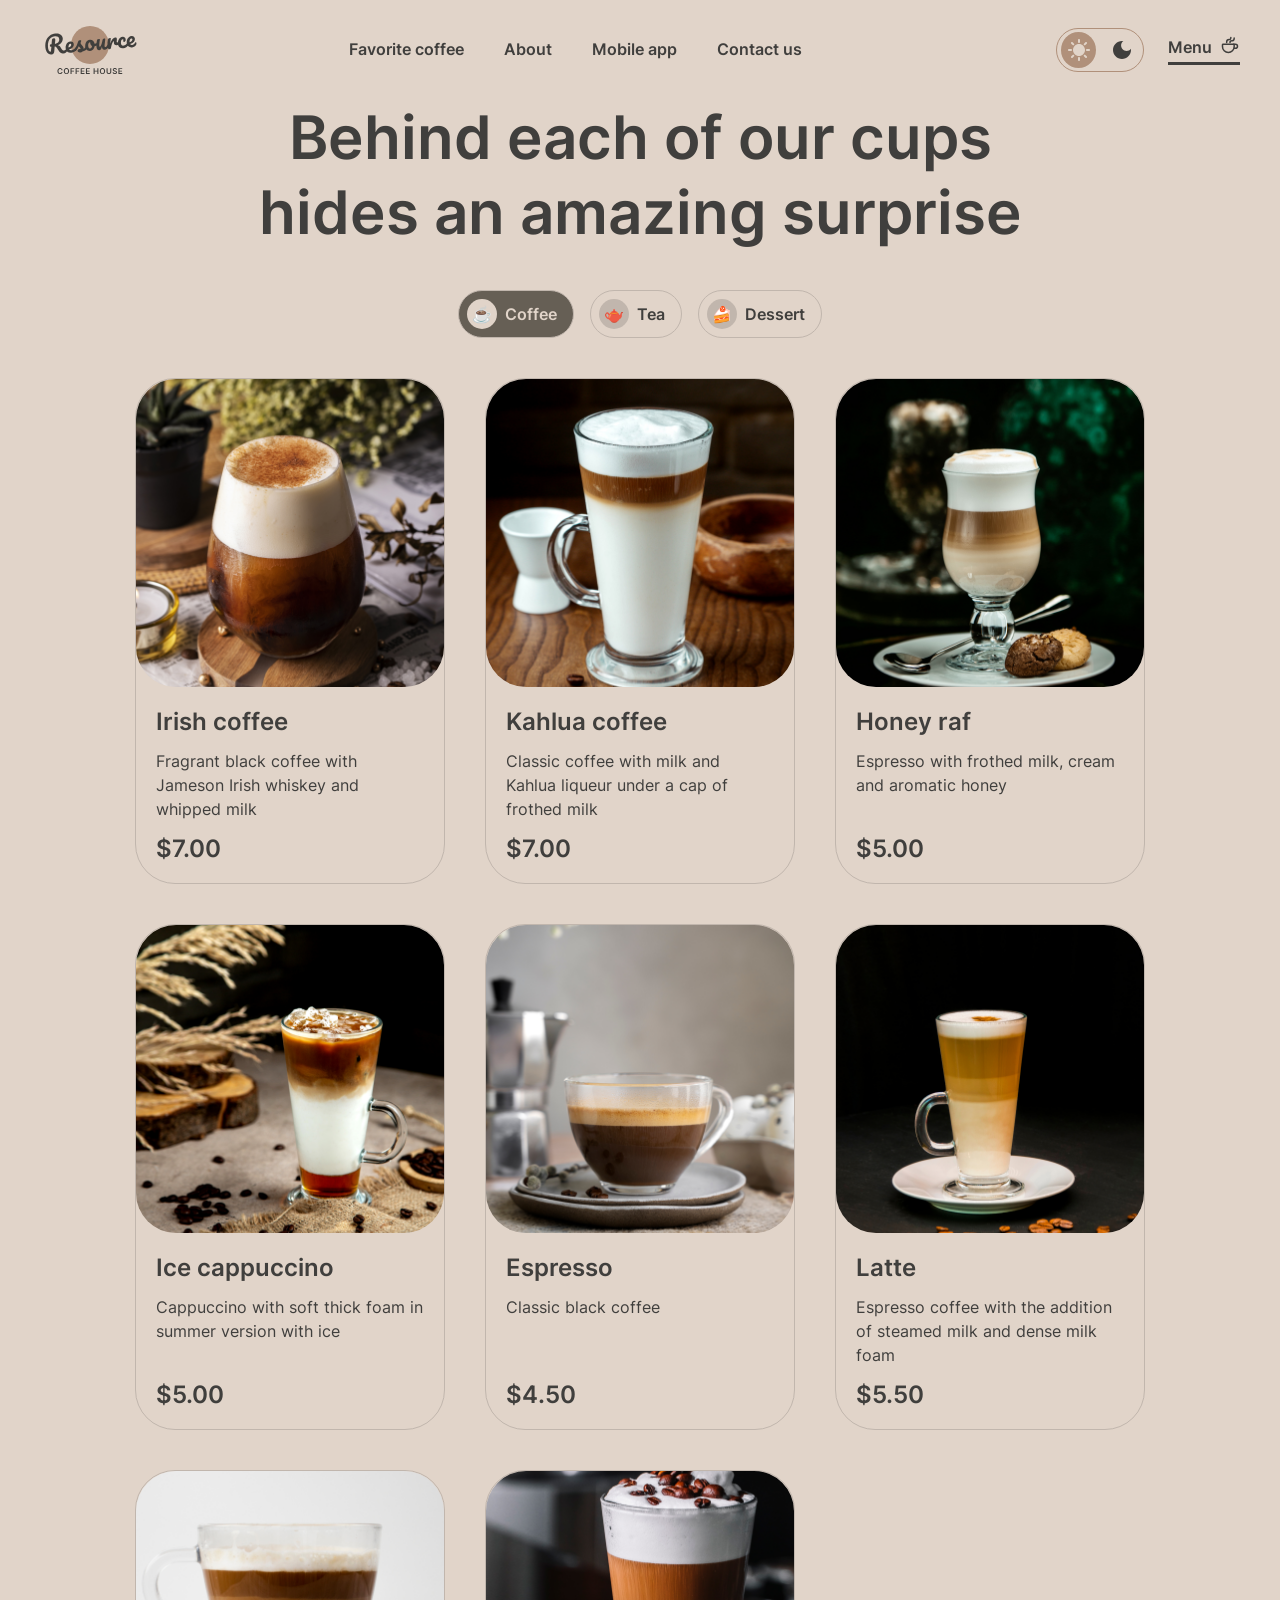
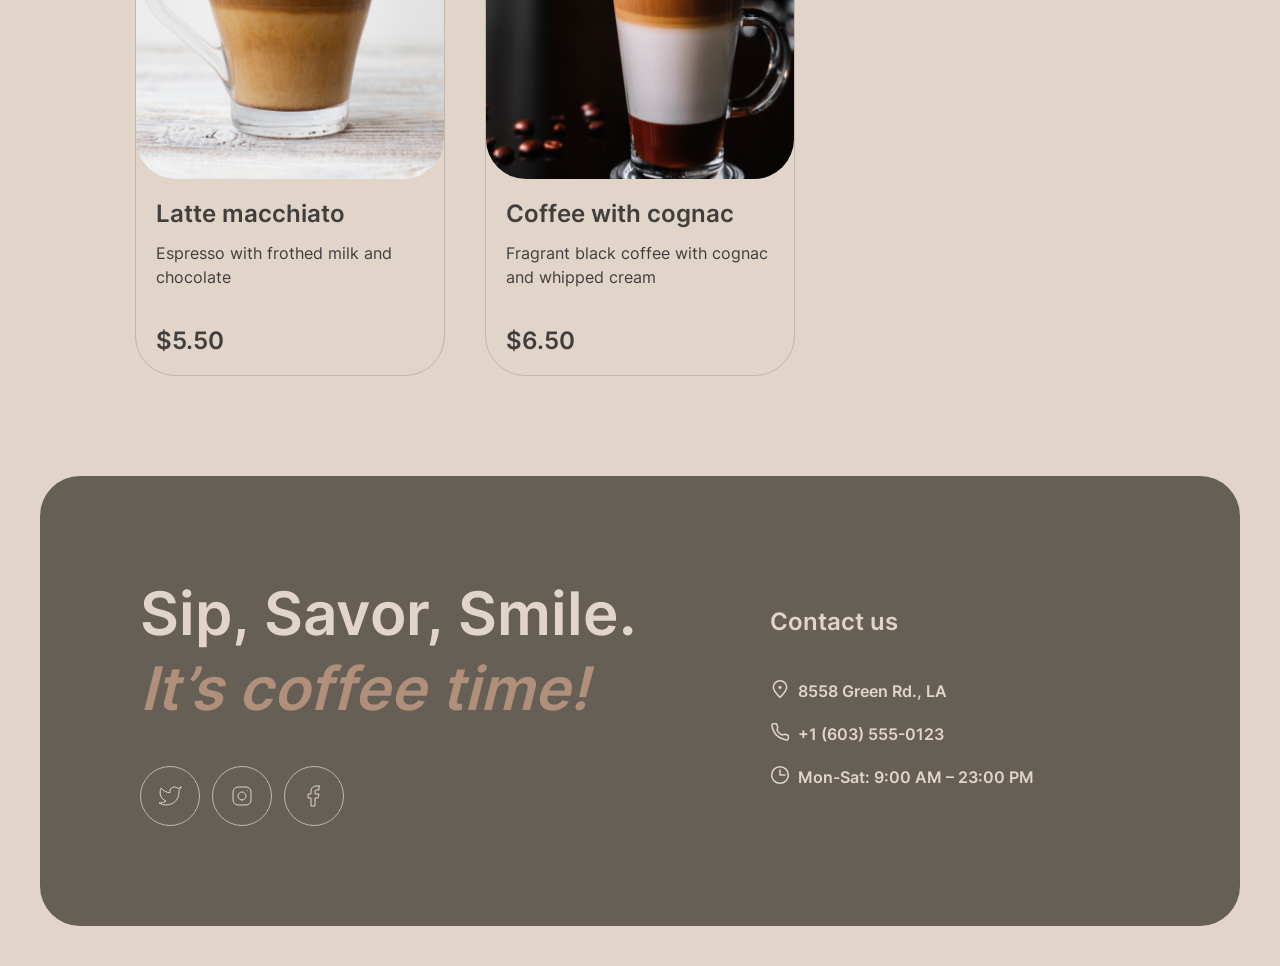
==== commit 611f808c: "feat: add change theme toggle to menu page" ====
--- a/menu/index.html
+++ b/menu/index.html
@@ -28,7 +28,46 @@
           </ul>
         </nav>
 
-        <nav>
+        <nav class="header__nav-actions">
+          <div class="theme-toggle">
+            <button
+              class="theme-btn theme-btn--light"
+              type="button"
+              aria-label="Светлая тема"
+            >
+              <svg
+                width="22"
+                height="22"
+                viewBox="0 0 22 22"
+                fill="#B0907A"
+                xmlns="http://www.w3.org/2000/svg"
+              >
+                <path
+                  d="M10 3V1C10 0.45 10.45 0 11 0C11.55 0 12 0.45 12 1V3C12 3.55 11.55 4 11 4C10.45 4 10 3.55 10 3ZM17.36 6.05L18.77 4.63C19.16 4.24 19.16 3.61 18.77 3.22C18.38 2.83 17.75 2.83 17.36 3.22L15.95 4.64C15.56 5.03 15.56 5.66 15.95 6.05C16.34 6.44 16.97 6.44 17.36 6.05ZM21 10H19C18.45 10 18 10.45 18 11C18 11.55 18.45 12 19 12H21C21.55 12 22 11.55 22 11C22 10.45 21.55 10 21 10ZM11 18C10.45 18 10 18.45 10 19V21C10 21.55 10.45 22 11 22C11.55 22 12 21.55 12 21V19C12 18.45 11.55 18 11 18ZM4.64 6.05L3.22 4.64C2.83 4.25 2.83 3.61 3.22 3.23C3.61 2.85 4.25 2.84 4.63 3.23L6.04 4.64C6.43 5.03 6.43 5.67 6.04 6.05C5.65 6.43 5.02 6.44 4.64 6.05ZM15.95 15.95C15.56 16.34 15.56 16.98 15.95 17.36L17.36 18.77C17.75 19.16 18.39 19.16 18.77 18.77C19.16 18.38 19.16 17.74 18.77 17.36L17.36 15.95C16.98 15.56 16.34 15.56 15.95 15.95ZM1 12H3C3.55 12 4 11.55 4 11C4 10.45 3.55 10 3 10H1C0.45 10 0 10.45 0 11C0 11.55 0.45 12 1 12ZM4.64 18.78L6.05 17.37C6.44 16.98 6.44 16.34 6.05 15.96C5.66 15.58 5.02 15.57 4.64 15.96L3.23 17.37C2.84 17.76 2.84 18.4 3.23 18.78C3.61 19.17 4.25 19.17 4.64 18.78ZM11 5C7.69 5 5 7.69 5 11C5 14.31 7.69 17 11 17C14.31 17 17 14.31 17 11C17 7.69 14.31 5 11 5Z"
+                  fill="#E1D4C9"
+                />
+              </svg>
+            </button>
+
+            <button
+              class="theme-btn theme-btn--dark"
+              type="button"
+              aria-label="Тёмная тема"
+            >
+              <svg
+                width="18"
+                height="18"
+                viewBox="0 0 18 18"
+                fill="none"
+                xmlns="http://www.w3.org/2000/svg"
+              >
+                <path
+                  d="M9 0C4.03 0 0 4.03 0 9C0 13.97 4.03 18 9 18C13.97 18 18 13.97 18 9C18 8.54 17.96 8.08 17.9 7.64C16.92 9.01 15.32 9.9 13.5 9.9C10.52 9.9 8.1 7.48 8.1 4.5C8.1 2.69 8.99 1.08 10.36 0.0999999C9.92 0.0399999 9.46 0 9 0Z"
+                  fill="#403F3D"
+                />
+              </svg>
+            </button>
+          </div>
           <a href="#" class="toggle-btn">
             <span class="bar"></span>
             <span class="bar"></span>
--- a/style.css
+++ b/style.css
@@ -1,13 +1,16 @@
 :root {
   /* colors */
-  --text-dark: #403f3d;
-  --text-light: #e1d4c9;
-  --text-accent: #b0907a;
+  --text-primary: #403f3d;
+  --text-secondary: #665f55;
+  --text-on-dark: #e1d4c9;
+
   --background-body: #e1d4c9;
   --background-container: #665f55;
-  --background-ovelay: #403f3d;
+
   --border-light: #c1b6ad;
   --border-dark: #665f55;
+
+  --text-accent: #b0907a;
   /* font-sizes */
   --fs-900: 4.5rem;
   --fs-800: 3.75rem;
@@ -18,13 +21,17 @@
   --fs-300: 0.625rem;
 }
 body.dark-theme {
-  --text-dark: #e1d4c9;
-  --text-light: #403f3d;
+  --text-primary: #e1d4c9;
+  --text-secondary: #c1b6ad;
+  --text-on-dark: #e1d4c9;
+
   --background-body: #403f3d;
   --background-container: #665f55;
-  --text-accent: #b0907a;
+
   --border-light: #665f55;
   --border-dark: #c1b6ad;
+
+  --text-accent: #b0907a;
 }
 @media (max-width: 500px) {
   :root {
@@ -135,7 +142,7 @@
   font-style: normal;
   font-weight: 400;
   line-height: 1.5;
-  color: var(--text-dark);
+  color: var(--text-primary);
 }
 
 .section-margin {
@@ -144,7 +151,7 @@
 }
 
 .section__title {
-  color: var(--text-dark, #403f3d);
+  color: var(--text-primary, #403f3d);
   text-align: center;
   font-feature-settings:
     "clig" off,
@@ -227,7 +234,7 @@
 .header__nav li a:after {
   display: block;
   content: "";
-  border-bottom: solid 3px var(--text-dark);
+  border-bottom: solid 3px var(--text-primary);
   transform: scaleX(0);
   transition: transform 250ms ease-in-out;
 }
@@ -250,16 +257,16 @@
   line-height: 150%;
 }
 #menuPage.header__menu.active {
-  border-bottom: solid 3px var(--text-dark);
+  border-bottom: solid 3px var(--text-primary);
 }
 #menuPage.header__menu.active {
-  border-bottom: solid 3px var(--text-dark);
+  border-bottom: solid 3px var(--text-primary);
   pointer-events: none;
 }
 .header__menu:after {
   display: block;
   content: "";
-  border-bottom: solid 3px var(--text-dark);
+  border-bottom: solid 3px var(--text-primary);
   transform: scaleX(0);
   transition: transform 250ms ease-in-out;
 }
@@ -277,7 +284,7 @@
 }
 .theme-toggle {
   border-radius: 100px;
-  border: 1px solid #b0907a;
+  border: 1px solid var(--text-accent);
   width: 88px;
   height: 44px;
   padding: 4px;
@@ -287,23 +294,30 @@
 }
 
 .theme-btn {
+  width: 36px;
   height: 36px;
-  width: 36px;
+  padding: 0;
+
   border-radius: 50%;
-
-  align-items: center;
-  align-self: center;
-  display: flex;
-  justify-content: center;
-}
-.theme-btn.theme-btn--light {
-  border-radius: 100px;
-  border: 1px solid #b0907a;
-  background-color: #b0907a;
-}
-.theme-btn.theme-btn--dark {
+  border: 1px solid transparent;
+
+  display: flex;
+  align-items: center;
+  justify-content: center;
+
   background-color: transparent;
-  border: 1px solid transparent;
+  color: var(--text-primary);
+
+  cursor: pointer;
+}
+
+.theme-btn.active {
+  background-color: var(--text-accent);
+  color: var(--text-on-dark);
+}
+
+.theme-btn:hover {
+  background-color: var(--border-light);
 }
 @media (max-width: 768px) {
   .header__menu,
@@ -324,7 +338,7 @@
   }
 
   .toggle-btn .bar {
-    background: var(--text-dark, #403f3d);
+    background: var(--text-primary, #403f3d);
     width: 16px;
     height: 1.5px;
     transition: all 250ms ease-in-out;
@@ -362,7 +376,7 @@
 
 .hero__title {
   font-size: var(--fs-900);
-  color: var(--text-light);
+  color: var(--text-on-dark);
   line-height: 105%;
   font-weight: 600;
   font-family: Inter;
@@ -370,7 +384,7 @@
 
 .hero__text {
   align-self: stretch;
-  color: var(--text-light, #e1d4c9);
+  color: var(--text-on-dark, #e1d4c9);
   font-size: 16px;
   font-style: normal;
   font-weight: 400;
@@ -676,7 +690,7 @@
   gap: 40px;
 }
 .about__title {
-  color: var(--text-dark, #403f3d);
+  color: var(--text-primary, #403f3d);
   font-feature-settings:
     "clig" off,
     "liga" off;
@@ -873,17 +887,17 @@
 
 @media (hover: hover) {
   .download:hover {
-    background: #665f55;
+    background: var(--background-container);
     transition: all 0.5s ease-out allow-discrete;
   }
 
   .download:hover svg .download-icon {
-    fill: #e1d4c9;
-    color: #e1d4c9;
+    fill: var(--text-on-dark);
+    color: var(--text-on-dark);
     transition: all 0.5s ease-out allow-discrete;
   }
   .download:hover .download__text {
-    color: #e1d4c9;
+    color: var(--text-on-dark);
     transition: all 0.5s ease-out allow-discrete;
   }
 }
@@ -925,9 +939,10 @@
 
 footer {
   background: #403f3d;
-  background: var(--background-container, #665f55);
+
   border-radius: 40px;
-  color: var(--text-light);
+  background: var(--background-container);
+  color: var(--text-on-dark);
   margin-bottom: 40px;
 }
 
@@ -945,7 +960,7 @@
 }
 
 .footer__description-title {
-  color: var(--text-light);
+  color: var(--text-on-dark);
   font-family: Inter;
   font-size: var(--fs-800);
   font-style: normal;
@@ -1026,7 +1041,7 @@
 }
 
 .footer__contacts h3 {
-  color: var(--text-light, #e1d4c9);
+  color: var(--text-on-dark, #e1d4c9);
   font-feature-settings:
     "clig" off,
     "liga" off;
@@ -1063,7 +1078,7 @@
 
 .menu__title {
   margin: 0 auto;
-  color: var(--text-dark, #403f3d);
+  color: var(--text-primary, #403f3d);
   text-align: center;
   font-feature-settings:
     "clig" off,
@@ -1110,7 +1125,7 @@
 
 .offer__tab.active {
   background: var(--background-container, #665f55);
-  color: var(--text-light);
+  color: var(--text-on-dark);
 }
 
 .offer__tab.active .offer__tab__img {
@@ -1152,7 +1167,7 @@
 @media (hover: hover) {
   .offer__tab:hover {
     background: var(--background-container, #665f55);
-    color: var(--text-light);
+    color: var(--text-on-dark);
   }
   .offer__tab:hover .offer__tab__img {
     background: var(--background-body, #e1d4c9);
@@ -1170,7 +1185,7 @@
 }
 
 .offer_card__text {
-  color: var(--text-dark, #403f3d);
+  color: var(--text-primary, #403f3d);
   font-feature-settings:
     "clig" off,
     "liga" off;
@@ -1227,7 +1242,7 @@
     justify-content: center;
     align-items: center;
     border-radius: 100px;
-    border: 1px solid var(--border-dark, #665f55);
+    border: 1px solid var(--border-dark);
     transform: translate(-50%, -50%);
   }
 }
@@ -1376,7 +1391,7 @@
 
 .options__tab.active {
   background: var(--background-container, #665f55);
-  color: var(--text-light);
+  color: var(--text-on-dark);
 }
 .options__tab.active .options__tab-circle {
   background: var(--background-body, #e1d4c9);
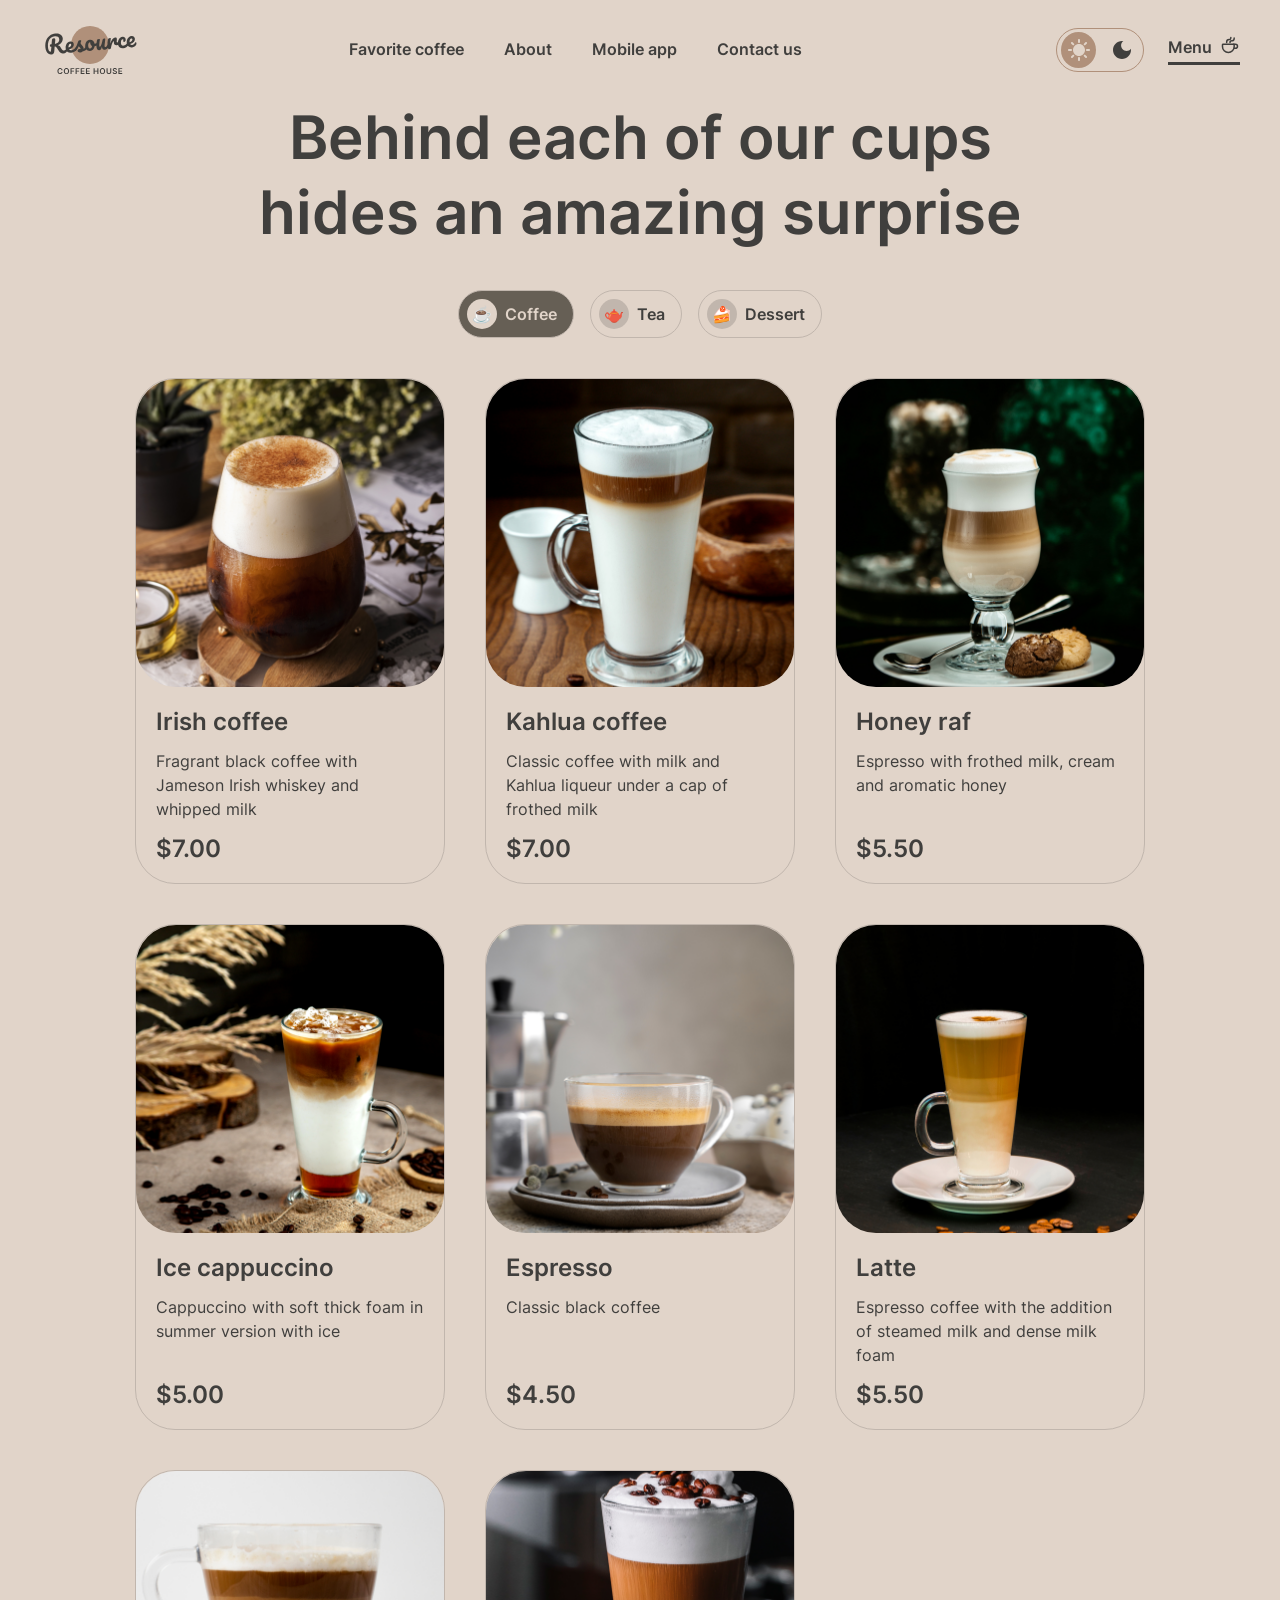
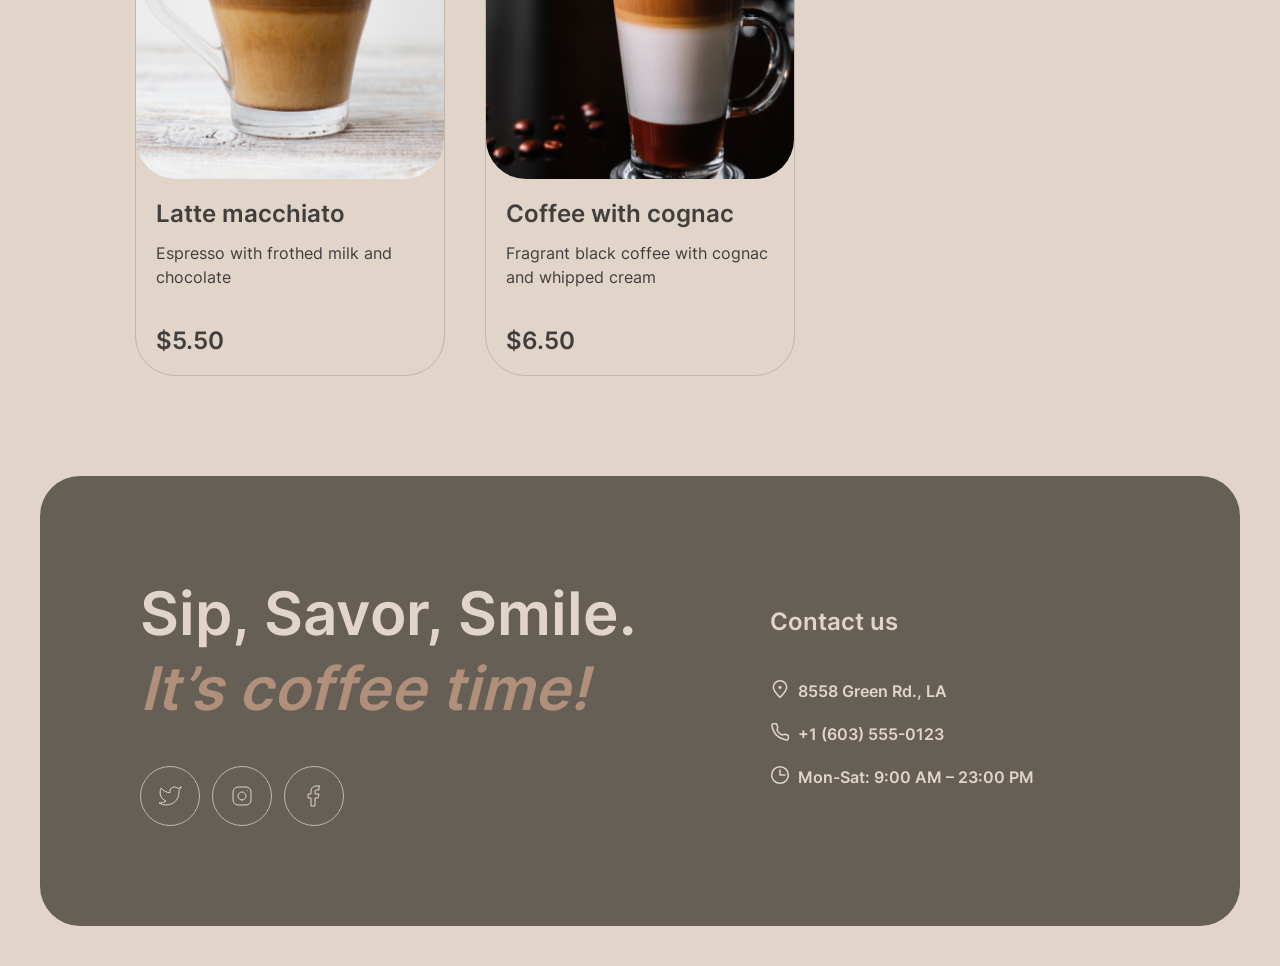
==== commit 79125960: "fix: tabs connect" ====
--- a/menu/index.html
+++ b/menu/index.html
@@ -6,7 +6,9 @@
     <meta name="viewport" content="width=device-width, initial-scale=1.0" />
     <link rel="icon" type="image/x-icon" href="../assets/icons/favicon.ico" />
     <link rel="stylesheet" href="../style.css" />
+    <script src="../burger.js" defer></script>
     <script src="../index.js" defer></script>
+    <script src="../tabs.js" defer></script>
     <title>
       Resource COFFEE HOUSE - CoEnjoy premium coffee at our charming cafe
     </title>
@@ -15,9 +17,16 @@
     <div class="container">
       <header class="header">
         <div class="logo">
-          <a href="../index.html"
-            ><img src="../assets/img/logo__coffee_house.svg" alt="logo"
-          /></a>
+          <img
+            class="logo-light"
+            src="../assets/img/logo-light.svg"
+            alt="Coffee House"
+          />
+          <img
+            class="logo-dark"
+            src="../assets/img/logo-dark.svg"
+            alt="Coffee House"
+          />
         </div>
         <nav class="header__nav-wrapper">
           <ul class="header__nav">
--- a/style.css
+++ b/style.css
@@ -201,6 +201,17 @@
 .logo {
   width: 100px;
   height: 60px;
+}
+.logo-dark {
+  display: none;
+}
+
+body.dark-theme .logo-light {
+  display: none;
+}
+
+body.dark-theme .logo-dark {
+  display: block;
 }
 
 .header {
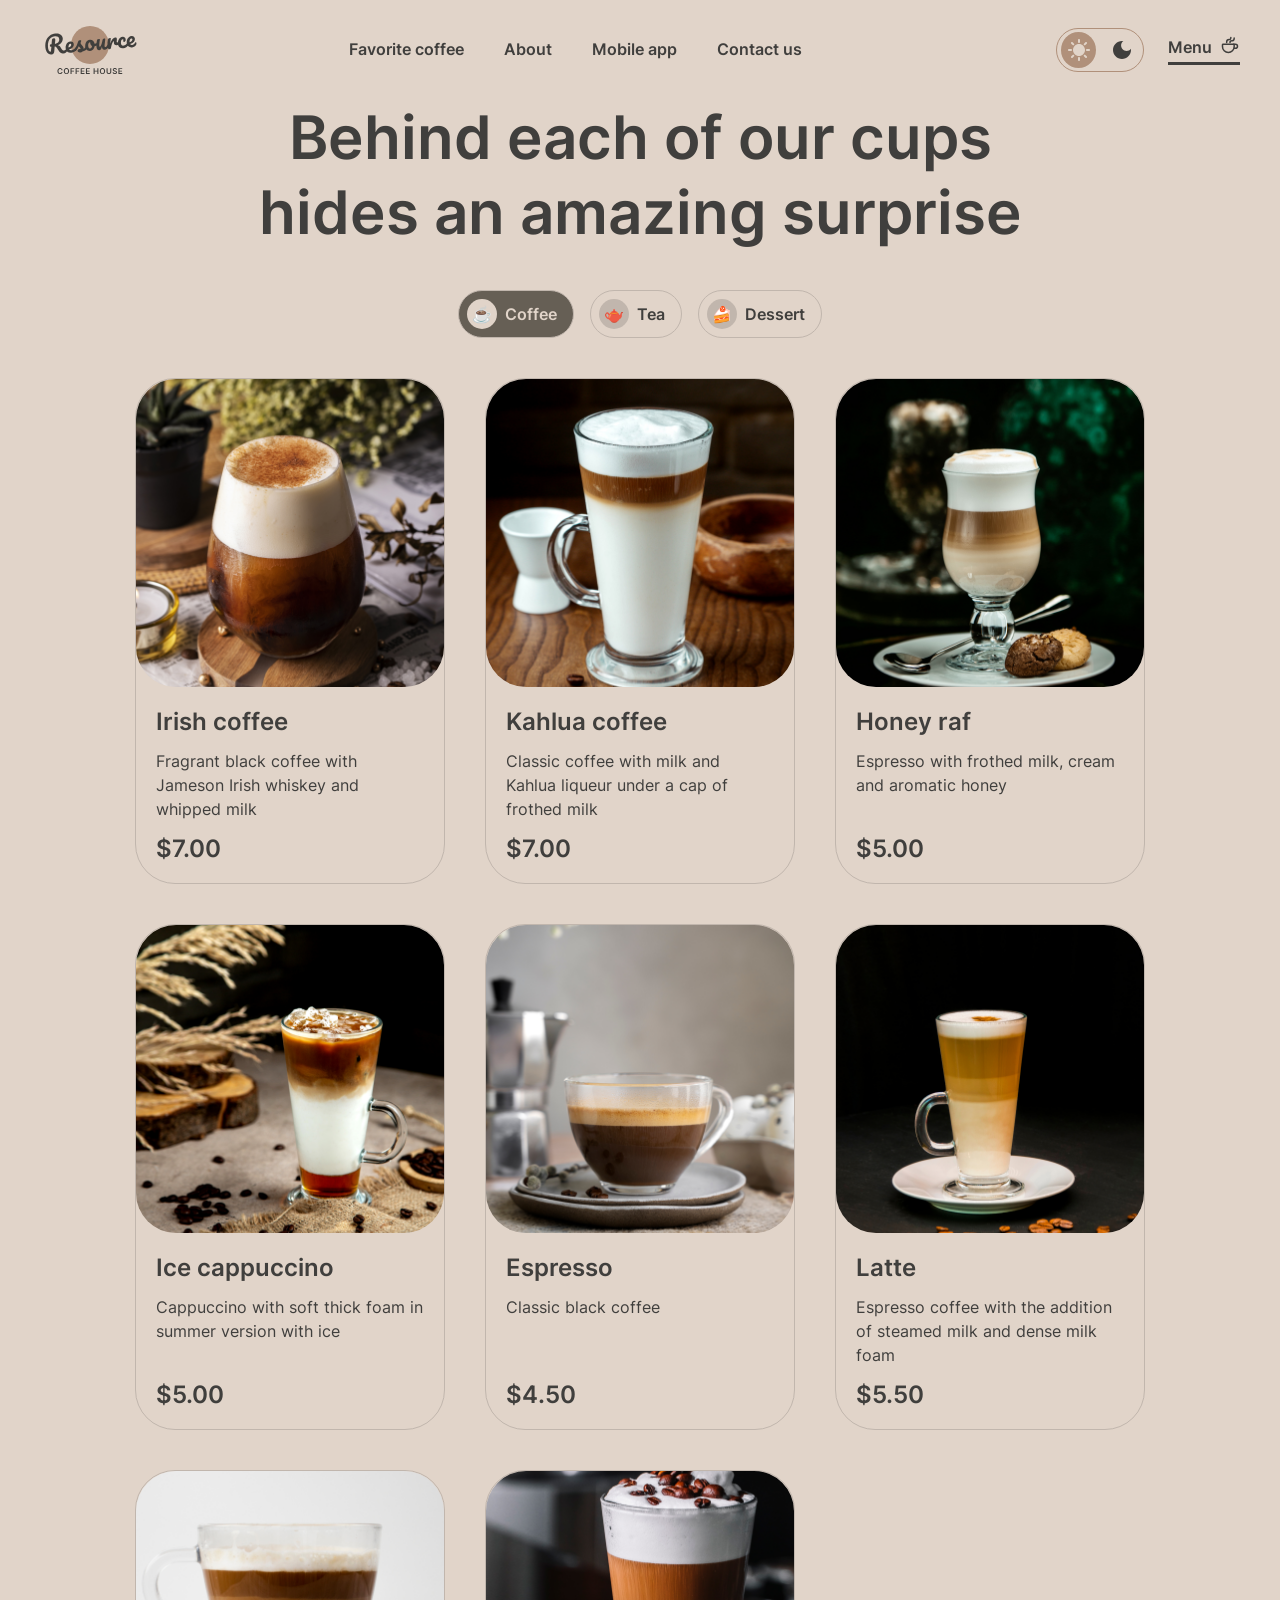
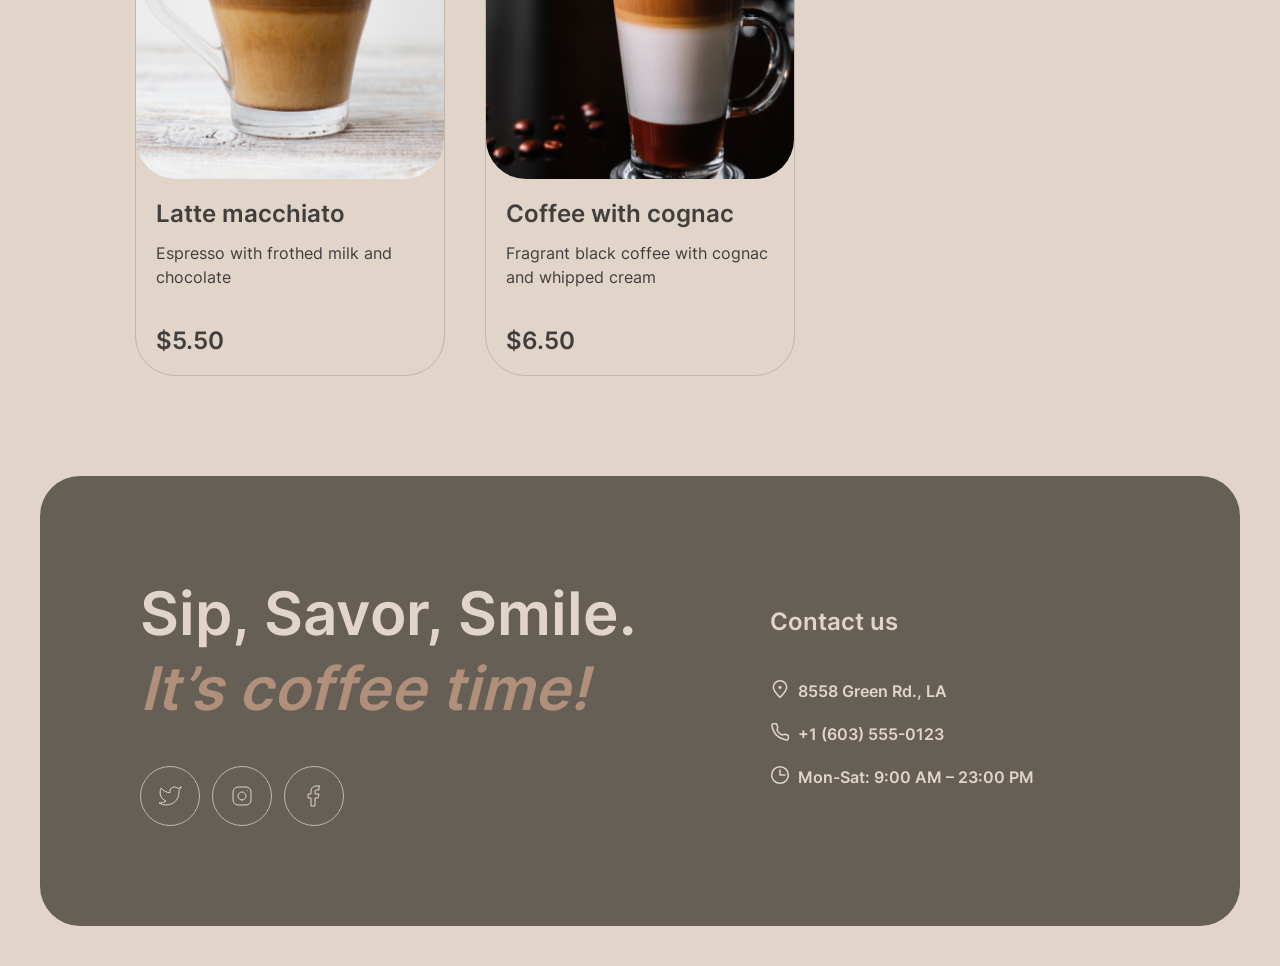
==== commit e4f7f4f6: "Merge 5a6db68d751d1156169c0a2c8f063dd47070e570 into 3d555713bcc412f5f947f11e0893b7603737d09a" ====
--- a/menu/index.html
+++ b/menu/index.html
@@ -6,9 +6,7 @@
     <meta name="viewport" content="width=device-width, initial-scale=1.0" />
     <link rel="icon" type="image/x-icon" href="../assets/icons/favicon.ico" />
     <link rel="stylesheet" href="../style.css" />
-    <script src="../burger.js" defer></script>
     <script src="../index.js" defer></script>
-    <script src="../tabs.js" defer></script>
     <title>
       Resource COFFEE HOUSE - CoEnjoy premium coffee at our charming cafe
     </title>
